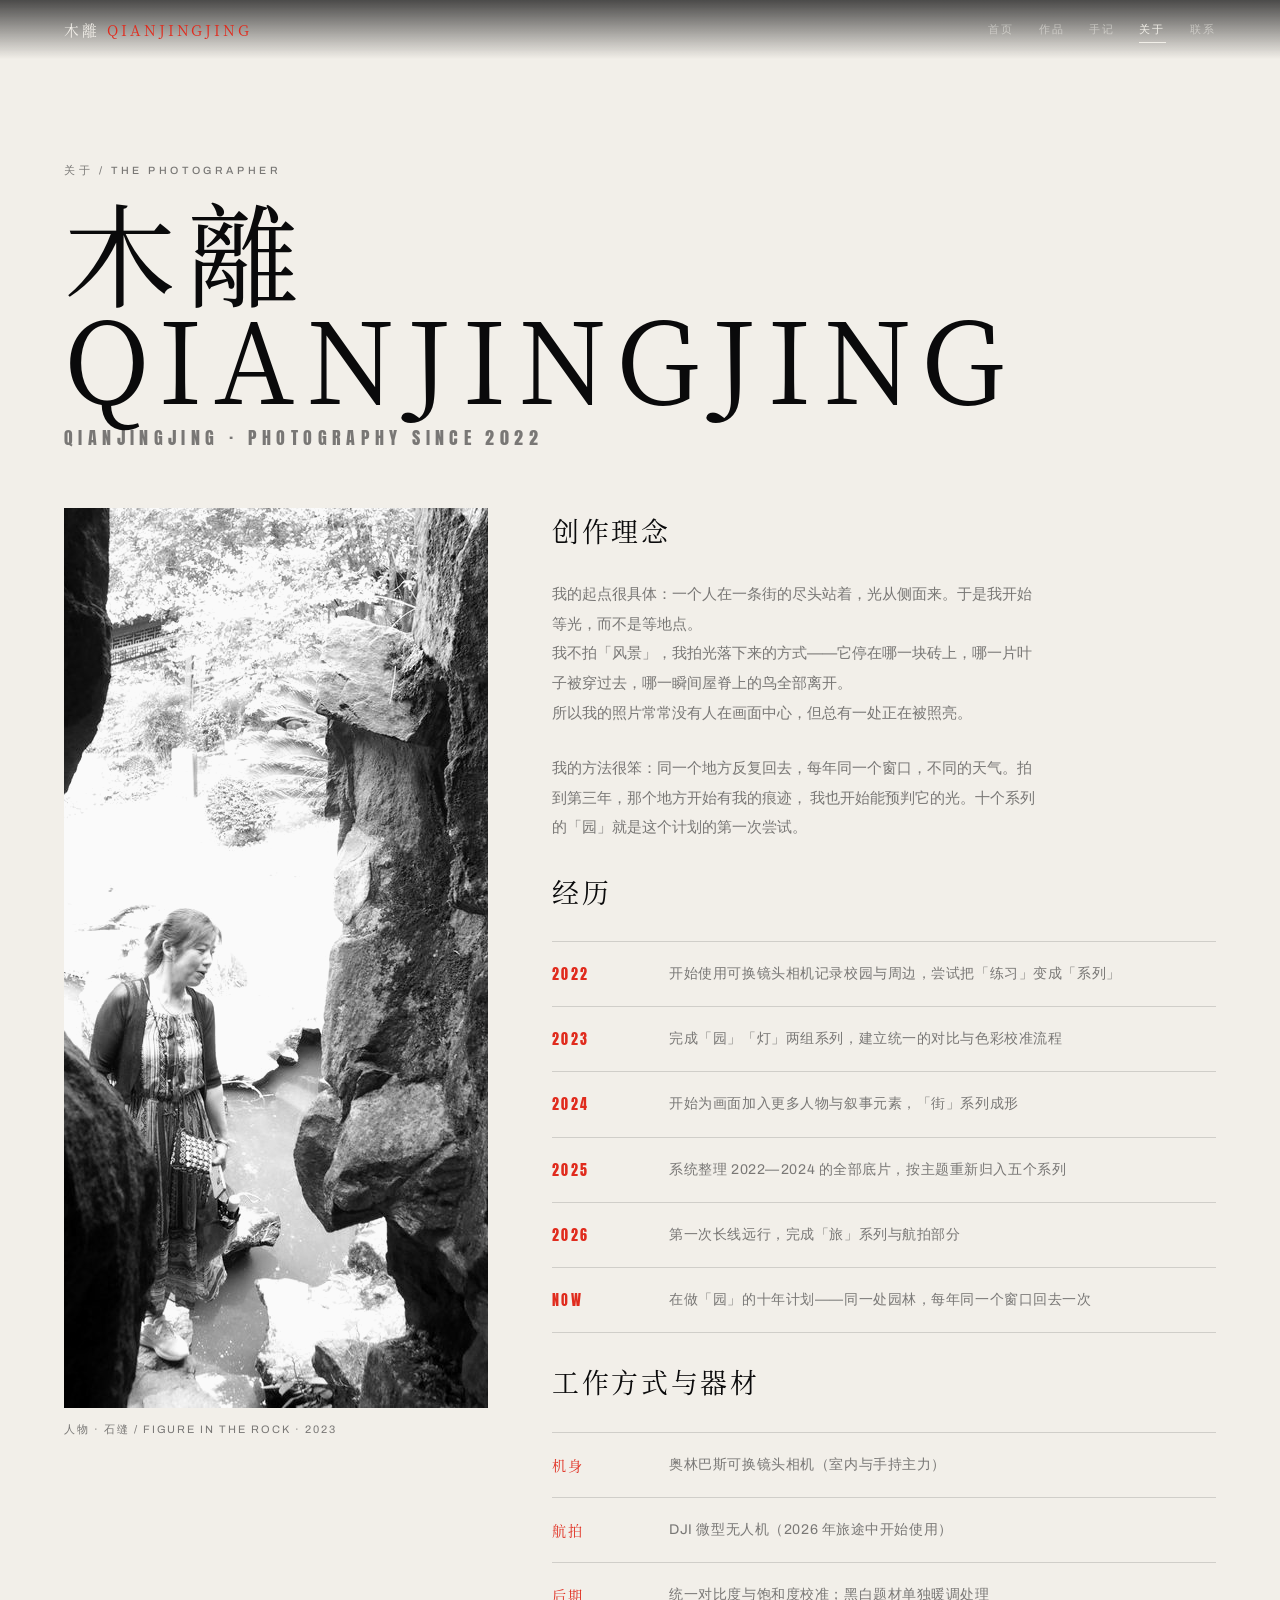
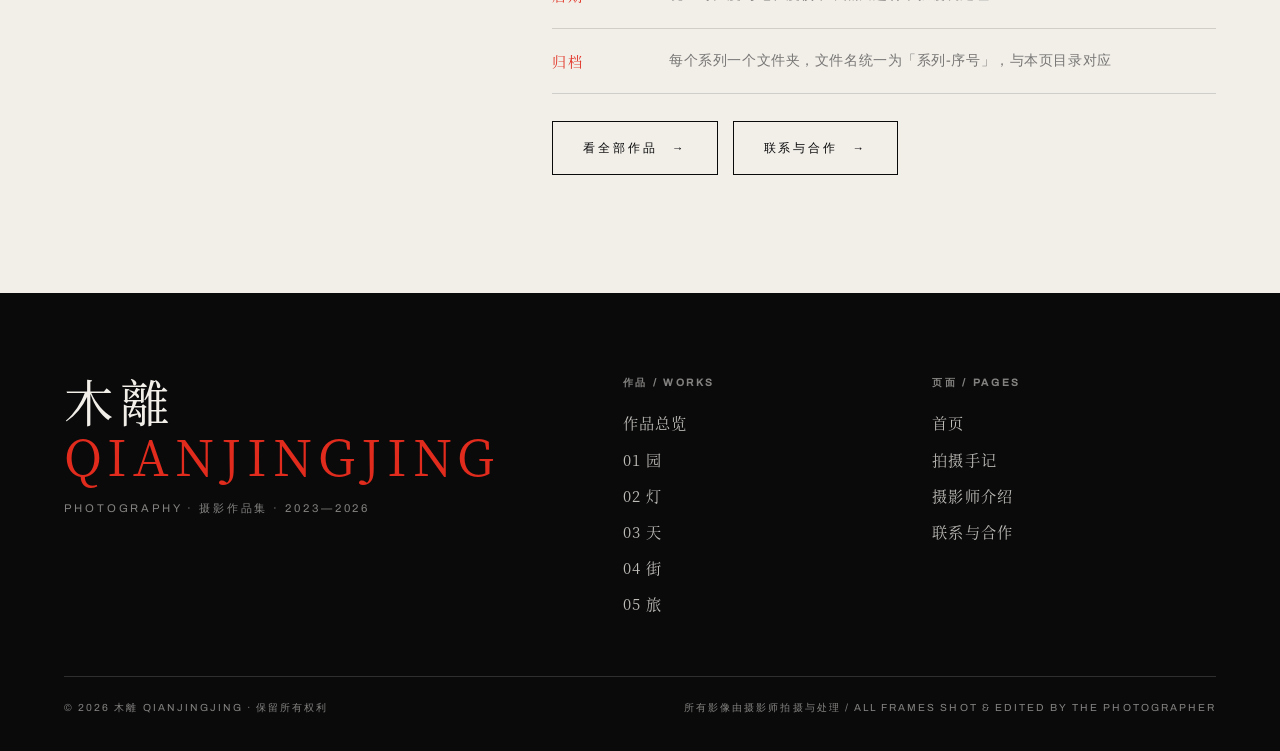
==== about.html @ 3b0a92fd "摄影作品集：五个系列 / 10 pages (Garden, Lantern, Sky, Street, Journey)" ====
<!DOCTYPE html>
<html lang="zh-CN">
<head>
<meta charset="utf-8">
<meta name="viewport" content="width=device-width, initial-scale=1">
<title>摄影师介绍 — 木離 QIANJINGJING</title>
<meta name="description" content="木離 QIANJINGJING：摄影理念、创作经历与工作方式。">
<meta name="author" content="木離 QIANJINGJING">
<meta name="theme-color" content="#0a0a0b">
<meta property="og:title" content="摄影师介绍 — 木離 QIANJINGJING">
<meta property="og:description" content="木離 QIANJINGJING：摄影理念、创作经历与工作方式。">
<meta property="og:type" content="website">
<link rel="stylesheet" href="assets/css/site.css">
</head>
<body class="page-about.html">
<div class="curtain" aria-hidden="true"><span class="curtain__mark">QIANJINGJING</span></div>
<nav class="nav" aria-label="主导航">
  <div class="nav__inner">
    <a class="nav__brand" href="index.html">木離 <b>QIANJINGJING</b></a>
    <button class="nav__toggle" aria-expanded="false" aria-label="打开菜单"><span></span><span></span><span></span></button>
    <div class="nav__links">
      <a href="index.html">首页</a>
      <a href="works.html">作品</a>
      <a href="journal.html">手记</a>
      <a href="about.html" aria-current="page">关于</a>
      <a href="contact.html">联系</a>
    </div>
  </div>
</nav>

<section class="section on-paper" style="padding-top:clamp(120px,18vh,200px)">
  <div class="u-wrap u-max">
    <div class="section__head" data-reveal="up">
      <span class="eyebrow section__index">关于 / THE PHOTOGRAPHER</span>
      <h1 class="cn-display" style="font-size:clamp(2.6rem,9vw,7rem);letter-spacing:.1em">木離 QIANJINGJING</h1>
      <p class="section__latin">QIANJINGJING · Photography since 2022</p>
    </div>
    <div class="profile">
      <figure class="profile__portrait" data-reveal="up">
        <img src="assets/img/cover/portrait.jpg" alt="石缝中的人物" width="1200" height="900" decoding="async" fetchpriority="high">
        <figcaption>人物 · 石缝 / FIGURE IN THE ROCK · 2023</figcaption>
      </figure>
      <div class="profile__text">
        <h3 data-reveal="up">创作理念</h3>
        <p data-reveal="up">我的起点很具体：一个人在一条街的尽头站着，光从侧面来。于是我开始等光，而不是等地点。<br>
        我不拍「风景」，我拍光落下来的方式——它停在哪一块砖上，哪一片叶子被穿过去，哪一瞬间屋脊上的鸟全部离开。<br>
        所以我的照片常常没有人在画面中心，但总有一处正在被照亮。</p>
        <p data-reveal="up">我的方法很笨：同一个地方反复回去，每年同一个窗口，不同的天气。拍到第三年，那个地方开始有我的痕迹，
        我也开始能预判它的光。十个系列的「园」就是这个计划的第一次尝试。</p>

        <h3 data-reveal="up">经历</h3>
        <div class="cv" data-reveal="up">
          <div class="cv__row"><b>2022</b><span>开始使用可换镜头相机记录校园与周边，尝试把「练习」变成「系列」</span></div>
          <div class="cv__row"><b>2023</b><span>完成「园」「灯」两组系列，建立统一的对比与色彩校准流程</span></div>
          <div class="cv__row"><b>2024</b><span>开始为画面加入更多人物与叙事元素，「街」系列成形</span></div>
          <div class="cv__row"><b>2025</b><span>系统整理 2022—2024 的全部底片，按主题重新归入五个系列</span></div>
          <div class="cv__row"><b>2026</b><span>第一次长线远行，完成「旅」系列与航拍部分</span></div>
          <div class="cv__row"><b>NOW</b><span>在做「园」的十年计划——同一处园林，每年同一个窗口回去一次</span></div>
        </div>

        <h3 data-reveal="up">工作方式与器材</h3>
        <div class="cv" data-reveal="up">
          <div class="cv__row"><b>机身</b><span>奥林巴斯可换镜头相机（室内与手持主力）</span></div>
          <div class="cv__row"><b>航拍</b><span>DJI 微型无人机（2026 年旅途中开始使用）</span></div>
          <div class="cv__row"><b>后期</b><span>统一对比度与饱和度校准；黑白题材单独暖调处理</span></div>
          <div class="cv__row"><b>归档</b><span>每个系列一个文件夹，文件名统一为「系列-序号」，与本页目录对应</span></div>
        </div>

        <p data-reveal="up" style="margin-top:28px">
          <a class="btn btn--ink" href="works.html"><span>看全部作品</span><span class="btn__arrow">→</span></a>
          <a class="btn btn--ink" href="contact.html" style="margin-left:12px"><span>联系与合作</span><span class="btn__arrow">→</span></a>
        </p>
      </div>
    </div>
  </div>
</section>
<footer class="foot">
  <div class="u-wrap">
    <div class="foot__top">
      <div>
        <p class="foot__name">木離 <b>QIANJINGJING</b></p>
        <p class="foot__role">Photography · 摄影作品集 · 2023—2026</p>
      </div>
      <div class="foot__cols">
        <div class="foot__col">
          <b>作品 / Works</b>
          <a href="works.html">作品总览</a>
          <a href="series-garden.html">01 园</a>
          <a href="series-lantern.html">02 灯</a>
          <a href="series-sky.html">03 天</a>
          <a href="series-street.html">04 街</a>
          <a href="series-journey.html">05 旅</a>
        </div>
        <div class="foot__col">
          <b>页面 / Pages</b>
          <a href="index.html">首页</a>
          <a href="journal.html">拍摄手记</a>
          <a href="about.html">摄影师介绍</a>
          <a href="contact.html">联系与合作</a>
        </div>
      </div>
    </div>
    <div class="foot__bottom">
      <span>© <span data-year>2026</span> 木離 QIANJINGJING · 保留所有权利</span>
      <span>所有影像由摄影师拍摄与处理 / All frames shot &amp; edited by the photographer</span>
    </div>
  </div>
</footer>
<script src="assets/js/site.js"></script>
</body>
</html>
---- assets/css/site.css ----
@charset "utf-8";
/* ==========================================================================
   木離 QIANJINGJING — 摄影作品集
   Avant-garde editorial system: ink / bone / vermillion.
   Motion vocabulary: push-up cover, vertical curtain wipe, clip reveals.
   No opacity fades, no 3D flips.
   ========================================================================== */

/* ---------- 1. Self-hosted type (all relative, no CDN) ---------- */
@font-face {
  font-family: "Anton";
  src: url("../fonts/anton-latin-400-normal.woff2") format("woff2");
  font-weight: 400; font-style: normal; font-display: swap;
}
@font-face {
  font-family: "Archivo";
  src: url("../fonts/archivo-latin-400-normal.woff2") format("woff2");
  font-weight: 400; font-style: normal; font-display: swap;
}
@font-face {
  font-family: "Archivo";
  src: url("../fonts/archivo-latin-500-normal.woff2") format("woff2");
  font-weight: 500; font-style: normal; font-display: swap;
}
@font-face {
  font-family: "NotoSerifSC";
  src: url("../fonts/noto-serif-sc-chinese-simplified-400-normal.woff2") format("woff2");
  font-weight: 400; font-style: normal; font-display: swap;
  unicode-range: U+4E00-9FFF, U+3000-303F, U+FF00-FFEF, U+2000-206F, U+2E80-2EFF;
}
@font-face {
  font-family: "NotoSerifSC";
  src: url("../fonts/noto-serif-sc-latin-400-normal.woff2") format("woff2");
  font-weight: 400; font-style: normal; font-display: swap;
}
@font-face {
  font-family: "NotoSerifSC";
  src: url("../fonts/noto-serif-sc-latin-600-normal.woff2") format("woff2");
  font-weight: 600; font-style: normal; font-display: swap;
}

/* ---------- 2. Tokens ---------- */
:root {
  --ink:      #0a0a0b;
  --ink-2:    #121215;
  --ink-3:    #1c1c20;
  --paper:    #f2efe9;
  --paper-2:  #e7e2d8;
  --accent:   #e02b1d;
  --dim:      rgba(242, 239, 233, 0.52);
  --dim-ink:  rgba(10, 10, 11, 0.52);
  --muted-text: var(--dim);
  --rule:     rgba(242, 239, 233, 0.16);
  --rule-ink: rgba(10, 10, 11, 0.14);

  --display: "Anton", "NotoSerifSC", "Songti SC", "SimSun", serif;
  --serif:   "NotoSerifSC", "Songti SC", "SimSun", serif;
  --sans:    "Archivo", -apple-system, "Segoe UI", "PingFang SC",
             "Hiragino Sans GB", "Microsoft YaHei", sans-serif;

  --gut: clamp(20px, 5vw, 72px);
  --ease: cubic-bezier(0.19, 1, 0.22, 1);
  --wipe: cubic-bezier(0.76, 0, 0.24, 1);
}

/* ---------- 3. Reset ---------- */
*, *::before, *::after { box-sizing: border-box; }
html { -webkit-text-size-adjust: 100%; scroll-behavior: smooth; }
body {
  margin: 0;
  background: var(--ink);
  color: var(--paper);
  font-family: var(--sans);
  font-size: clamp(15px, 1.05vw, 17px);
  line-height: 1.72;
  -webkit-font-smoothing: antialiased;
  overflow-x: hidden;
}
img { display: block; max-width: 100%; }
a { color: inherit; text-decoration: none; }
button { font: inherit; color: inherit; background: none; border: 0; cursor: pointer; }
h1, h2, h3, h4, p, figure, blockquote, ol, ul { margin: 0; }
ol, ul { list-style: none; padding: 0; }
::selection { background: var(--accent); color: var(--paper); }

:focus-visible {
  outline: 2px solid var(--accent);
  outline-offset: 3px;
}

.u-sr {
  position: absolute; width: 1px; height: 1px; overflow: hidden;
  clip: rect(0 0 0 0); white-space: nowrap;
}
.u-wrap { padding-inline: var(--gut); }
.u-max  { max-width: 1680px; margin-inline: auto; }

/* ---------- 4. Type scale ---------- */
.eyebrow {
  display: block;
  font-family: var(--sans);
  font-size: 0.66rem;
  font-weight: 500;
  letter-spacing: 0.34em;
  text-transform: uppercase;
  color: var(--dim);
}
.on-paper .eyebrow { color: var(--dim-ink); }

.disp {
  font-family: var(--display);
  font-weight: 400;
  line-height: 0.86;
  letter-spacing: 0.012em;
  text-transform: uppercase;
}
.cn-display {
  font-family: var(--serif);
  font-weight: 400;
  line-height: 0.94;
  letter-spacing: 0.06em;
}
.cn-display.is-thin { letter-spacing: 0.22em; }

.lead-cn {
  font-family: var(--serif);
  font-size: clamp(1.05rem, 1.55vw, 1.42rem);
  line-height: 1.92;
  letter-spacing: 0.04em;
}
.lead-en {
  font-family: var(--sans);
  font-size: 0.82rem;
  line-height: 1.72;
  letter-spacing: 0.02em;
  color: var(--dim);
  max-width: 62ch;
}
.on-paper .lead-en { color: var(--dim-ink); }

.num {
  font-family: var(--display);
  font-size: 0.78rem;
  letter-spacing: 0.16em;
  color: var(--accent);
}

/* ---------- 5. Fixed navigation ---------- */
.nav {
  position: fixed;
  inset: 0 0 auto 0;
  z-index: 90;
  display: flex;
  align-items: center;
  justify-content: space-between;
  gap: 24px;
  height: 60px;
  padding-inline: var(--gut);
  font-size: 0.68rem;
  letter-spacing: 0.2em;
  text-transform: uppercase;
  transition: background 0.45s var(--ease), border-color 0.45s var(--ease), height 0.45s var(--ease);
  border-bottom: 1px solid transparent;
}
.nav::before {
  content: "";
  position: absolute;
  inset: 0;
  background: linear-gradient(180deg, rgba(10,10,11,.72), rgba(10,10,11,0));
  pointer-events: none;
  transition: opacity 0.45s var(--ease);
  opacity: 1;
}
.nav.is-stuck {
  background: rgba(10, 10, 11, 0.92);
  backdrop-filter: blur(14px);
  -webkit-backdrop-filter: blur(14px);
  border-bottom-color: var(--rule);
  height: 54px;
}
.nav.is-stuck::before { opacity: 0; }
.nav__inner { position: relative; display: flex; align-items: center; gap: 28px; width: 100%; }
.nav__brand {
  font-family: var(--serif);
  font-size: 0.92rem;
  letter-spacing: 0.2em;
  text-transform: none;
  white-space: nowrap;
}
.nav__brand b { font-weight: 400; color: var(--accent); }
.nav__links { display: flex; gap: 24px; margin-left: auto; }
.nav__links a {
  position: relative;
  padding-block: 4px;
  color: var(--dim);
  transition: color 0.3s var(--ease);
}
.nav__links a::after {
  content: "";
  position: absolute;
  left: 0; bottom: 0;
  width: 100%; height: 1px;
  background: currentColor;
  transform: scaleX(0);
  transform-origin: 100% 50%;
  transition: transform 0.5s var(--ease);
}
.nav__links a:hover { color: var(--paper); }
.nav__links a:hover::after,
.nav__links a[aria-current="page"]::after { transform: scaleX(1); transform-origin: 0 50%; }
.nav__links a[aria-current="page"] { color: var(--paper); }
.nav__toggle { display: none; }

@media (max-width: 900px) {
  .nav__toggle {
    display: block;
    margin-left: auto;
    padding: 8px 0 8px 16px;
    color: var(--paper);
  }
  .nav__toggle span {
    display: block;
    width: 22px; height: 1px;
    background: currentColor;
    transition: transform 0.4s var(--ease), opacity 0.3s var(--ease);
  }
  .nav__toggle span + span { margin-top: 5px; }
  .nav__toggle[aria-expanded="true"] span:nth-child(1) { transform: translateY(3px) rotate(45deg); }
  .nav__toggle[aria-expanded="true"] span:nth-child(2) { opacity: 0; }
  .nav__toggle[aria-expanded="true"] span:nth-child(3) { transform: translateY(-3px) rotate(-45deg); }
  .nav__links {
    position: fixed;
    inset: 60px 0 auto 0;
    flex-direction: column;
    gap: 0;
    padding: 18px var(--gut) 30px;
    background: rgba(10, 10, 11, 0.97);
    border-bottom: 1px solid var(--rule);
    transform: translateY(-102%);
    transition: transform 0.5s var(--ease);
  }
  .nav__links.is-open { transform: translateY(0); }
  .nav__links a {
    font-size: 0.9rem;
    padding-block: 13px;
    border-bottom: 1px solid var(--rule);
    color: var(--paper);
  }
}

/* ---------- 6. Page curtain (vertical wipe between pages) ---------- */
.curtain {
  position: fixed;
  inset: 0;
  z-index: 200;
  background: var(--ink);
  transform: scaleY(1);
  transform-origin: 50% 0%;
  pointer-events: none;
}
.curtain.is-open {
  transform: scaleY(0);
  transform-origin: 50% 0%;
  transition: transform 0.85s var(--wipe) 0.06s;
}
.curtain.is-closed {
  transform: scaleY(1);
  transform-origin: 50% 100%;
  transition: transform 0.62s var(--wipe);
}
.curtain__mark {
  position: absolute;
  left: 50%; top: 50%;
  transform: translate(-50%, -50%);
  font-family: var(--display);
  font-size: 0.8rem;
  letter-spacing: 0.4em;
  color: var(--dim);
}

/* ---------- 7. Hero (pinned, pushed over by the next section) ---------- */
.pin { position: relative; height: 200vh; margin-bottom: -100vh; }
.pin__stage {
  position: sticky;
  top: 0;
  height: 100vh;
  overflow: hidden;
}
/* the section that follows the pin must paint over the pinned hero */
.pin + .section,
.pin + .story { position: relative; z-index: 5; }
.hero {
  position: relative;
  height: 100%;
  display: flex;
  flex-direction: column;
  justify-content: flex-end;
}
.hero__media { position: absolute; inset: 0; z-index: 0; }
.hero__media img {
  width: 100%; height: 100%;
  object-fit: cover;
  filter: saturate(0.9) contrast(1.04);
}
.hero__media::after {
  content: "";
  position: absolute;
  inset: 0;
  background:
    linear-gradient(180deg, rgba(10,10,11,.72) 0%, rgba(10,10,11,.12) 34%, rgba(10,10,11,.78) 100%),
    radial-gradient(120% 90% at 20% 60%, rgba(10,10,11,0) 0%, rgba(10,10,11,.55) 100%);
}
.hero__body {
  position: relative;
  z-index: 2;
  padding: 0 var(--gut) clamp(30px, 6vh, 68px);
  width: 100%;
  max-width: 1680px;
  margin-inline: auto;
}
.hero__eyebrow { margin-bottom: clamp(12px, 2.2vh, 26px); color: rgba(242,239,233,.78); text-shadow: 0 1px 14px rgba(10,10,11,.9); }
.hero__title {
  font-family: var(--serif);
  font-weight: 400;
  font-size: clamp(3.1rem, 12.5vw, 11.5rem);
  line-height: 0.9;
  letter-spacing: 0.1em;
  margin-left: -0.02em;
}
.hero__title em {
  font-style: normal;
  color: var(--accent);
}
.hero__latin {
  font-family: var(--display);
  font-size: clamp(1.05rem, 3.6vw, 2.9rem);
  letter-spacing: 0.1em;
  color: var(--paper);
  margin-top: clamp(10px, 1.8vh, 22px);
}
.hero__rule {
  height: 1px;
  background: var(--rule);
  margin: clamp(18px, 3vh, 34px) 0 clamp(14px, 2.4vh, 26px);
}
.hero__foot {
  display: flex;
  align-items: flex-end;
  justify-content: space-between;
  gap: 28px;
  flex-wrap: wrap;
}
.hero__statement {
  font-family: var(--serif);
  font-size: clamp(0.92rem, 1.15vw, 1.05rem);
  line-height: 1.85;
  color: var(--dim);
  max-width: 40ch;
}
.hero__actions { display: flex; align-items: center; gap: 20px; flex-wrap: wrap; }

.btn {
  display: inline-flex;
  align-items: center;
  gap: 14px;
  padding: 15px 30px;
  border: 1px solid var(--paper);
  background: transparent;
  font-family: var(--sans);
  font-size: 0.72rem;
  font-weight: 500;
  letter-spacing: 0.26em;
  text-transform: uppercase;
  position: relative;
  overflow: hidden;
  transition: color 0.45s var(--ease), border-color 0.45s var(--ease);
}
.btn span { position: relative; z-index: 1; }
.btn::before {
  content: "";
  position: absolute;
  inset: 0;
  background: var(--paper);
  transform: scaleY(0);
  transform-origin: 50% 100%;
  transition: transform 0.5s var(--wipe);
  z-index: 0;
}
.btn:hover { color: var(--ink); border-color: var(--paper); }
.btn:hover::before { transform: scaleY(1); }
.btn--accent { border-color: var(--accent); color: var(--paper); }
.btn--accent::before { background: var(--accent); }
.btn--accent:hover { color: var(--paper); }
.btn--ink { border-color: var(--ink); color: var(--ink); }
.btn--ink::before { background: var(--ink); }
.btn--ink:hover { color: var(--paper); }

.btn__arrow { transition: transform 0.5s var(--ease); }
.btn:hover .btn__arrow { transform: translateX(6px); }

.scroll-cue {
  position: absolute;
  right: var(--gut);
  bottom: clamp(30px, 6vh, 68px);
  z-index: 3;
  display: flex;
  align-items: center;
  gap: 12px;
  writing-mode: vertical-rl;
  font-size: 0.62rem;
  letter-spacing: 0.3em;
  text-transform: uppercase;
  color: var(--dim);
}
.scroll-cue::after {
  content: "";
  width: 1px; height: 54px;
  background: linear-gradient(180deg, var(--dim), transparent);
}

/* ---------- 8. Section shells ---------- */
.section { position: relative; padding-block: clamp(80px, 13vh, 170px); }
.on-paper { background: var(--paper); color: var(--ink); --muted-text: var(--dim-ink); }
.on-paper-2 { background: var(--paper-2); color: var(--ink); --muted-text: var(--dim-ink); }
.on-ink { background: var(--ink); color: var(--paper); }
.on-ink-2 { background: var(--ink-2); color: var(--paper); }

.section__head {
  display: grid;
  grid-template-columns: minmax(0, 1fr);
  gap: 14px;
  margin-bottom: clamp(38px, 6vh, 74px);
}
.section__index { margin-bottom: 4px; }
.section__title {
  font-family: var(--serif);
  font-size: clamp(1.9rem, 5.2vw, 4.4rem);
  line-height: 1.02;
  letter-spacing: 0.1em;
}
.section__latin {
  font-family: var(--display);
  font-size: clamp(0.8rem, 1.5vw, 1.12rem);
  letter-spacing: 0.3em;
  color: var(--dim);
  text-transform: uppercase;
}
.on-paper .section__latin { color: var(--dim-ink); }

.hr { height: 1px; background: var(--rule); border: 0; }
.on-paper .hr { background: var(--rule-ink); }

/* ---------- 9. Series catalogue (text-led, one image at a time) ---------- */
.cat { display: grid; grid-template-columns: minmax(0, 0.92fr) minmax(0, 1.08fr); gap: clamp(28px, 5vw, 88px); align-items: start; }
.cat__list { border-top: 1px solid var(--rule-ink); }
.cat__item {
  display: grid;
  grid-template-columns: 2.4rem minmax(0, 1fr);
  align-items: baseline;
  gap: 4px 14px;
  width: 100%;
  text-align: left;
  padding: clamp(16px, 2.6vh, 28px) 0;
  border-bottom: 1px solid var(--rule-ink);
  position: relative;
  transition: color 0.4s var(--ease);
}
.cat__item::after {
  content: "";
  position: absolute;
  left: 0; bottom: -1px;
  width: 100%; height: 1px;
  background: var(--ink);
  transform: scaleX(0);
  transform-origin: 0 50%;
  transition: transform 0.55s var(--ease);
}
.cat__item:hover::after,
.cat__item.is-active::after { transform: scaleX(1); }
.cat__num {
  grid-row: 1 / span 2;
  font-family: var(--display);
  font-size: 0.76rem;
  letter-spacing: 0.14em;
  color: var(--dim-ink);
  transition: color 0.4s var(--ease);
}
.cat__item.is-active .cat__num,
.cat__item:hover .cat__num { color: var(--accent); }
.cat__cn {
  font-family: var(--serif);
  font-size: clamp(1.45rem, 2.7vw, 2.35rem);
  letter-spacing: 0.14em;
  line-height: 1.1;
  transition: transform 0.55s var(--ease);
  transform-origin: 0 50%;
}
.cat__item.is-active .cat__cn { transform: translateX(10px); }
.cat__meta {
  grid-column: 2;
  font-size: 0.66rem;
  letter-spacing: 0.22em;
  text-transform: uppercase;
  color: var(--dim-ink);
}
.cat__meta i { font-style: normal; color: var(--accent); }

.cat__stage { position: sticky; top: 92px; }
.slot {
  position: relative;
  overflow: hidden;
  width: 100%;
  height: min(70vh, 720px);
  background: var(--ink-2);
}
.slot__img {
  position: absolute;
  inset: 0;
  width: 100%; height: 100%;
  object-fit: cover;
  z-index: 0;
  will-change: transform;
}
.slot__img.is-active { z-index: 1; }
.slot__img.is-incoming {
  transform: scaleY(0);
  transform-origin: 50% 100%;
  z-index: 1;
  transition: transform 0.92s var(--wipe);
}
.slot__img.is-outgoing {
  transform: scaleY(0);
  transform-origin: 50% 0%;
  z-index: 2;
  transition: transform 0.92s var(--wipe);
}
.cat__cap {
  display: grid;
  grid-template-columns: minmax(0, 1fr) auto;
  gap: 8px 20px;
  padding-top: 16px;
  font-size: 0.74rem;
  letter-spacing: 0.06em;
  color: var(--dim-ink);
}
.cat__cap b { font-family: var(--serif); font-weight: 400; font-size: 0.95rem; letter-spacing: 0.1em; color: var(--ink); }
.cat__cap span:last-child { font-family: var(--display); letter-spacing: 0.2em; }

@media (max-width: 900px) {
  .cat { grid-template-columns: minmax(0, 1fr); }
  .cat__stage { position: static; }
  .slot { height: min(58vh, 480px); }
}

/* ---------- 10. Text interlude (breathing room) ---------- */
.interlude { padding-block: clamp(100px, 18vh, 240px); }
.interlude__grid {
  display: grid;
  grid-template-columns: minmax(0, 1fr);
  gap: clamp(40px, 7vh, 96px);
}
.statement {
  font-family: var(--serif);
  font-size: clamp(1.5rem, 4.6vw, 3.9rem);
  line-height: 1.42;
  letter-spacing: 0.07em;
  max-width: 20ch;
}
.statement em { font-style: normal; color: var(--accent); }
.statement--wide { max-width: 26ch; }

.locations { display: grid; grid-template-columns: repeat(auto-fit, minmax(190px, 1fr)); gap: 1px; background: var(--rule); }
.locations__cell { background: var(--ink); padding: 26px 22px 30px; }
.locations__cell b { display: block; font-family: var(--display); font-size: 1.5rem; letter-spacing: 0.1em; margin-bottom: 10px; }
.locations__cell span { display: block; font-size: 0.72rem; letter-spacing: 0.18em; color: var(--dim); }
.locations__cell em { display: block; font-style: normal; font-family: var(--serif); font-size: 0.88rem; letter-spacing: 0.1em; margin-top: 12px; color: var(--paper); }

.notes { display: grid; grid-template-columns: repeat(auto-fit, minmax(250px, 1fr)); gap: clamp(26px, 4vw, 60px); }
.note { border-top: 1px solid var(--rule); padding-top: 20px; }
.note__no { font-family: var(--display); font-size: 0.72rem; letter-spacing: 0.2em; color: var(--accent); display: block; margin-bottom: 14px; }
.note h4 { font-family: var(--serif); font-weight: 400; font-size: 1.06rem; letter-spacing: 0.1em; margin-bottom: 10px; }
.note p { font-size: 0.84rem; line-height: 1.85; color: var(--dim); }

/* ---------- 11. Full-bleed story (one climax only) ---------- */
.story { position: relative; min-height: 100vh; display: flex; align-items: flex-end; overflow: hidden; }
.story__media { position: absolute; inset: 0; }
.story__media img { width: 100%; height: 100%; object-fit: cover; }
.story__media::after {
  content: "";
  position: absolute; inset: 0;
  background: linear-gradient(180deg, rgba(10,10,11,.35) 0%, rgba(10,10,11,.08) 40%, rgba(10,10,11,.88) 100%);
}
.story__body { position: relative; z-index: 2; width: 100%; padding: 0 var(--gut) clamp(40px, 8vh, 96px); }
.story__title {
  font-family: var(--serif);
  font-size: clamp(1.8rem, 5.4vw, 4.6rem);
  line-height: 1.08;
  letter-spacing: 0.1em;
  max-width: 18ch;
}
.story__meta {
  display: flex;
  gap: 22px;
  flex-wrap: wrap;
  margin-top: 20px;
  font-size: 0.7rem;
  letter-spacing: 0.24em;
  text-transform: uppercase;
  color: var(--dim);
}

/* ---------- 12. Plates (series pages) ---------- */
.plate {
  margin-block: clamp(70px, 13vh, 170px);
}
.plate__frame {
  position: relative;
  overflow: hidden;
  background: var(--ink-2);
}
.plate__frame img { width: 100%; height: 100%; object-fit: cover; }
.plate__frame--wide { aspect-ratio: 16 / 9; }
.plate__frame--tall { aspect-ratio: 4 / 5; }
.plate__frame--square { aspect-ratio: 1 / 1; }
.plate__frame--std { aspect-ratio: 3 / 2; }
.plate__cap {
  display: flex;
  align-items: baseline;
  justify-content: space-between;
  gap: 20px;
  margin-top: 14px;
  padding-top: 12px;
  border-top: 1px solid var(--rule);
  font-size: 0.72rem;
  letter-spacing: 0.12em;
  color: var(--dim);
}
.plate__cap b { font-family: var(--serif); font-weight: 400; font-size: 0.95rem; letter-spacing: 0.12em; color: var(--paper); }
.on-paper .plate__cap { border-top-color: var(--rule-ink); color: var(--dim-ink); }
.on-paper .plate__cap b { color: var(--ink); }

.plate--offset { padding-left: clamp(0px, 12vw, 190px); }
.plate--offset-left { padding-right: clamp(0px, 12vw, 190px); }

.duo { display: grid; grid-template-columns: repeat(2, minmax(0, 1fr)); gap: clamp(16px, 2.4vw, 34px); }
@media (max-width: 760px) { .duo { grid-template-columns: minmax(0, 1fr); } }

.quote {
  font-family: var(--serif);
  font-size: clamp(1.15rem, 2.5vw, 2.05rem);
  line-height: 1.62;
  letter-spacing: 0.05em;
  max-width: 24ch;
  margin-block: clamp(50px, 9vh, 110px);
}

/* ---------- 13. Photographer profile (two columns) ---------- */
.profile { display: grid; grid-template-columns: minmax(0, 0.78fr) minmax(0, 1.22fr); gap: clamp(28px, 5vw, 80px); align-items: start; }
.profile__portrait { position: sticky; top: 92px; }
.profile__portrait img { width: 100%; aspect-ratio: 4 / 5; object-fit: cover; filter: grayscale(1) contrast(1.06) brightness(0.98); }
.profile__portrait figcaption { margin-top: 12px; font-size: 0.68rem; letter-spacing: 0.18em; color: var(--dim-ink); }
.profile__text > * + * { margin-top: 26px; }
.profile__text h3 {
  font-family: var(--serif);
  font-weight: 400;
  font-size: clamp(1.2rem, 2.1vw, 1.7rem);
  letter-spacing: 0.1em;
}
.profile__text p { font-size: 0.95rem; line-height: 1.95; color: var(--dim-ink); max-width: 54ch; }

.cv { display: grid; gap: 0; border-top: 1px solid var(--rule-ink); }
.cv__row {
  display: grid;
  grid-template-columns: 6.2rem minmax(0, 1fr);
  gap: 18px;
  padding: 20px 0;
  border-bottom: 1px solid var(--rule-ink);
  font-size: 0.88rem;
}
.cv__row b { font-family: var(--display); font-weight: 400; letter-spacing: 0.16em; color: var(--accent); }
.cv__row span { color: var(--dim-ink); letter-spacing: 0.04em; }

@media (max-width: 900px) {
  .profile { grid-template-columns: minmax(0, 1fr); }
  .profile__portrait { position: static; max-width: 420px; }
}

/* ---------- 14. Journal ---------- */
.journal__list { display: grid; gap: clamp(40px, 7vh, 92px); }
.entry { display: grid; grid-template-columns: minmax(0, 0.3fr) minmax(0, 0.7fr); gap: clamp(22px, 4vw, 64px); align-items: start; }
.entry__side { border-top: 1px solid var(--rule-ink); padding-top: 16px; }
.entry__side b { display: block; font-family: var(--display); font-size: 1.5rem; letter-spacing: 0.12em; margin-bottom: 8px; }
.entry__side span { display: block; font-size: 0.68rem; letter-spacing: 0.2em; text-transform: uppercase; color: var(--dim-ink); }
.entry__body h3 { font-family: var(--serif); font-weight: 400; font-size: clamp(1.15rem, 2.2vw, 1.65rem); letter-spacing: 0.09em; margin-bottom: 14px; }
.entry__body p { font-size: 0.93rem; line-height: 1.95; color: var(--dim-ink); max-width: 56ch; }
.entry__body p + p { margin-top: 16px; }
.entry__body img { margin-top: 24px; width: 100%; }
.entry__body figcaption { margin-top: 10px; font-size: 0.68rem; letter-spacing: 0.16em; color: var(--dim-ink); }
@media (max-width: 800px) { .entry { grid-template-columns: minmax(0, 1fr); } }

/* ---------- 15. Works index ---------- */
.works { display: grid; gap: clamp(48px, 8vh, 120px); }
.work { display: grid; grid-template-columns: minmax(0, 0.42fr) minmax(0, 0.58fr); gap: clamp(24px, 4.5vw, 70px); align-items: center; }
.work:nth-child(even) .work__media { order: -1; }
.work__media {
  display: block;
  position: relative;
  overflow: hidden;
  background: var(--ink-2);
}
.work__media img {
  display: block;
  width: 100%;
  height: auto;
  aspect-ratio: 3 / 2;
  object-fit: cover;
  transition: transform 1.1s var(--ease);
}
.work:hover .work__media img { transform: scale(1.045); }
.work__meta { display: flex; align-items: baseline; gap: 14px; margin-bottom: 12px; flex-wrap: wrap; }
.work__meta b { font-family: var(--display); font-weight: 400; letter-spacing: 0.18em; color: var(--accent); font-size: 0.82rem; }
.work__meta span { font-size: 0.68rem; letter-spacing: 0.22em; text-transform: uppercase; color: var(--muted-text); }
.work__title { font-family: var(--serif); font-weight: 400; font-size: clamp(1.6rem, 3.4vw, 2.9rem); letter-spacing: 0.1em; line-height: 1.1; }
.work__latin { font-family: var(--display); font-size: clamp(0.8rem, 1.3vw, 1rem); letter-spacing: 0.26em; color: var(--muted-text); margin-top: 10px; }
.work__text { font-size: 0.88rem; line-height: 1.9; color: var(--muted-text); margin-top: 18px; max-width: 48ch; }
.work__more { display: inline-flex; align-items: center; gap: 12px; margin-top: 22px; font-size: 0.7rem; letter-spacing: 0.26em; text-transform: uppercase; }
.work__more::after { content: ""; width: 38px; height: 1px; background: currentColor; transition: width 0.5s var(--ease); }
.work:hover .work__more::after { width: 64px; }
@media (max-width: 820px) {
  .work { grid-template-columns: minmax(0, 1fr); }
  .work:nth-child(even) .work__media { order: 0; }
}

/* ---------- 16. Contact ---------- */
.contact { display: grid; grid-template-columns: minmax(0, 0.9fr) minmax(0, 1.1fr); gap: clamp(30px, 5vw, 80px); align-items: start; }
.contact__cards { display: grid; gap: 1px; background: var(--rule-ink); }
.contact__card { background: var(--paper); padding: 26px 24px 28px; }
.contact__card b { display: block; font-size: 0.66rem; letter-spacing: 0.26em; text-transform: uppercase; color: var(--dim-ink); margin-bottom: 12px; }
.contact__card a, .contact__card span { font-family: var(--serif); font-size: 1.05rem; letter-spacing: 0.06em; }
.contact__card a:hover { color: var(--accent); }
.copy { margin-top: 14px; font-size: 0.66rem; letter-spacing: 0.22em; text-transform: uppercase; color: var(--dim-ink); border-bottom: 1px solid currentColor; padding-bottom: 2px; }
.copy:hover { color: var(--accent); }
.copy::after { content: " 复制"; }
.copy.is-done::after { content: "  已复制"; color: var(--accent); }

.composer { background: var(--paper); padding: clamp(24px, 3.4vw, 46px); }
.composer__row { margin-bottom: 20px; }
.composer label { display: block; font-size: 0.66rem; letter-spacing: 0.26em; text-transform: uppercase; color: var(--dim-ink); margin-bottom: 10px; }
.composer input, .composer textarea {
  width: 100%;
  font-family: var(--serif);
  font-size: 1rem;
  letter-spacing: 0.05em;
  color: var(--ink);
  background: transparent;
  border: 0;
  border-bottom: 1px solid var(--rule-ink);
  padding: 9px 0;
  resize: vertical;
}
.composer input:focus, .composer textarea:focus { outline: none; border-bottom-color: var(--accent); }
.composer textarea { min-height: 128px; }
.composer__note { font-size: 0.72rem; letter-spacing: 0.06em; color: var(--dim-ink); margin-top: 14px; }
@media (max-width: 860px) { .contact { grid-template-columns: minmax(0, 1fr); } }

/* ---------- 17. Footer (linked from every page) ---------- */
.foot { background: var(--ink); color: var(--paper); padding: clamp(56px, 9vh, 110px) 0 34px; }
.foot__top { display: grid; grid-template-columns: minmax(0, 1fr) minmax(0, 1.2fr); gap: clamp(30px, 5vw, 80px); }
.foot__name { font-family: var(--serif); font-size: clamp(1.7rem, 4vw, 3.1rem); letter-spacing: 0.12em; line-height: 1.1; }
.foot__name b { color: var(--accent); font-weight: 400; }
.foot__role { margin-top: 16px; font-size: 0.7rem; letter-spacing: 0.26em; text-transform: uppercase; color: var(--dim); }
.foot__cols { display: grid; grid-template-columns: repeat(auto-fit, minmax(150px, 1fr)); gap: 26px; }
.foot__col b { display: block; font-size: 0.64rem; letter-spacing: 0.26em; text-transform: uppercase; color: var(--dim); margin-bottom: 14px; }
.foot__col a { display: block; font-family: var(--serif); font-size: 0.95rem; letter-spacing: 0.08em; padding: 5px 0; color: rgba(242,239,233,.78); transition: color 0.3s var(--ease), transform 0.4s var(--ease); }
.foot__col a:hover { color: var(--accent); transform: translateX(5px); }
.foot__bottom {
  margin-top: clamp(40px, 6vh, 74px);
  padding-top: 22px;
  border-top: 1px solid var(--rule);
  display: flex;
  justify-content: space-between;
  gap: 18px;
  flex-wrap: wrap;
  font-size: 0.64rem;
  letter-spacing: 0.2em;
  text-transform: uppercase;
  color: var(--dim);
}
@media (max-width: 860px) { .foot__top { grid-template-columns: minmax(0, 1fr); } }

/* ---------- 18. Clip-in reveal (never a plain fade) ---------- */
[data-reveal] {
  clip-path: inset(var(--clip-from, 0 0 100% 0));
  transform: translate3d(0, var(--reveal-y, 26px), 0);
  transition:
    clip-path 1.05s var(--ease),
    transform 1.05s var(--ease);
  will-change: clip-path, transform;
}
[data-reveal="up"]   { --clip-from: 0 0 100% 0; }
[data-reveal="down"] { --clip-from: 100% 0 0 0; }
[data-reveal].is-in {
  clip-path: inset(0 0 0 0);
  transform: translate3d(0, 0, 0);
}
[data-reveal="scale"] {
  clip-path: inset(0 0 0 0);
  transform: translate3d(0, 0, 0) scale(0.965);
  transform-origin: 50% 50%;
}
[data-reveal="scale"].is-in { transform: translate3d(0, 0, 0) scale(1); }

/* ---------- 19. Reduced motion ---------- */
@media (prefers-reduced-motion: reduce) {
  html { scroll-behavior: auto; }
  *, *::before, *::after {
    animation-duration: 0.001ms !important;
    transition-duration: 0.001ms !important;
  }
  [data-reveal] { clip-path: none; transform: none; }
  .pin { height: auto; margin-bottom: 0; }
  .pin__stage { position: static; height: auto; }
  .hero { height: 100vh; }
}
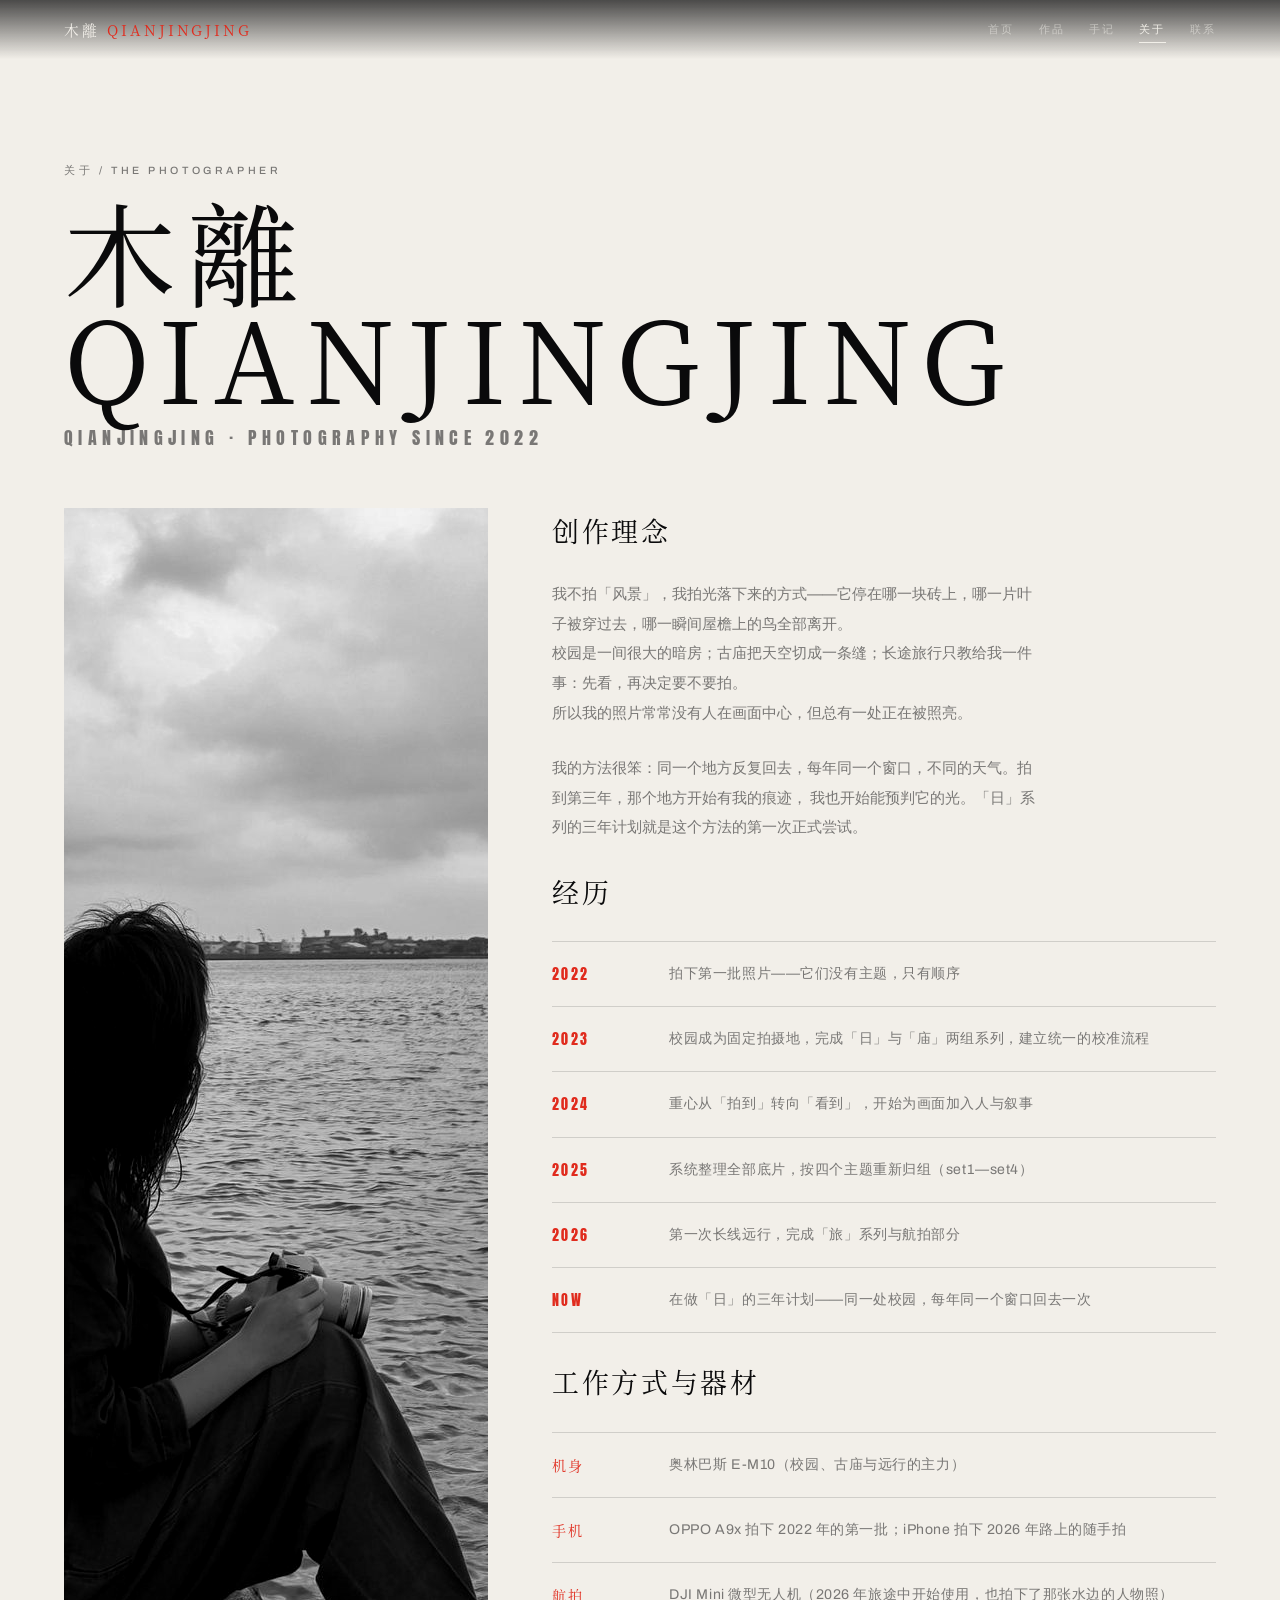
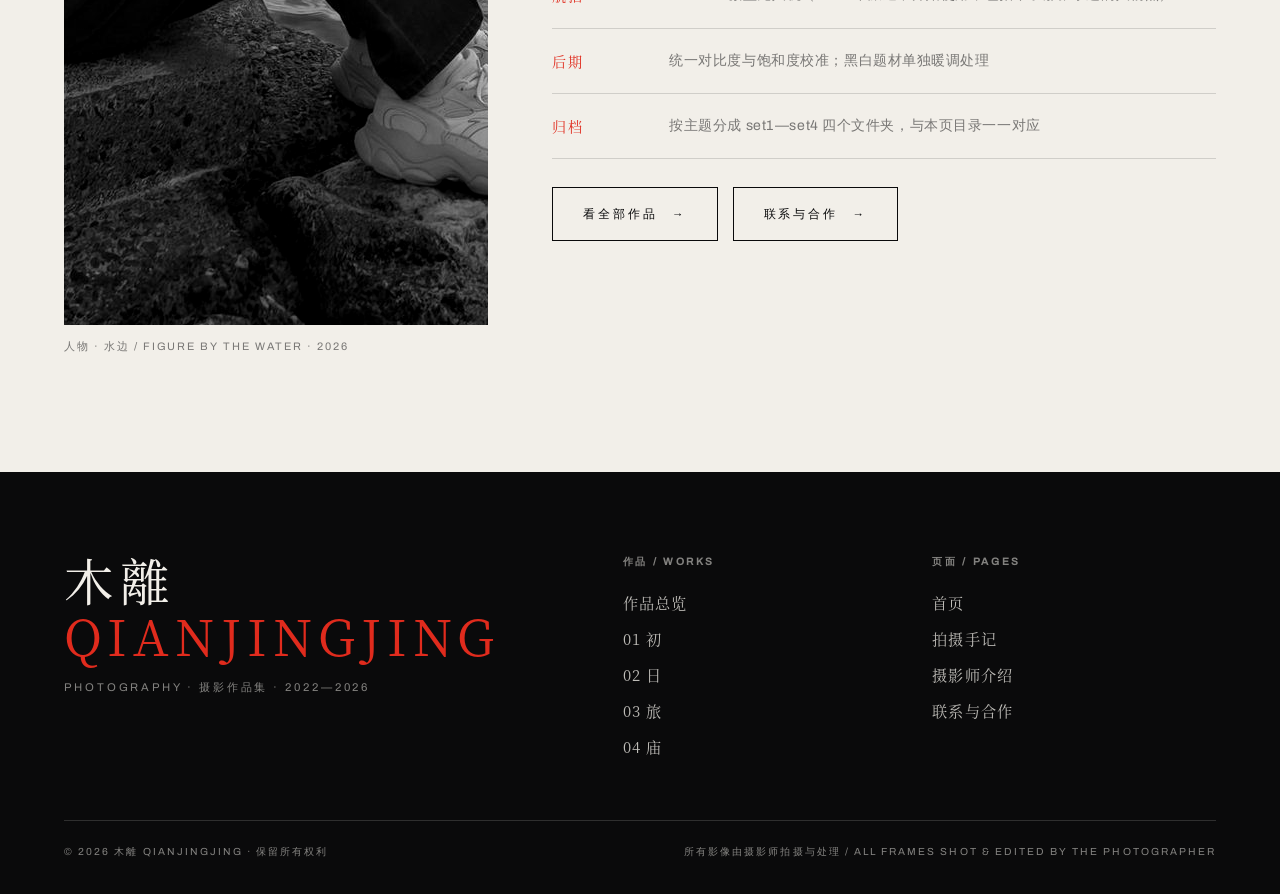
==== commit c187b425: "重做：改用 set1—set4 与作者文件夹重写全部图片与文案 - 素材来源改为摄影师自己的 D:\photo 下五个文件夹（set1—set4 + 作者），   统一一次对比度/饱和度校准，按 18" ====
--- a/about.html
+++ b/about.html
@@ -37,33 +37,34 @@
     </div>
     <div class="profile">
       <figure class="profile__portrait" data-reveal="up">
-        <img src="assets/img/cover/portrait.jpg" alt="石缝中的人物" width="1200" height="900" decoding="async" fetchpriority="high">
-        <figcaption>人物 · 石缝 / FIGURE IN THE ROCK · 2023</figcaption>
+        <img src="assets/img/cover/portrait.jpg" alt="坐在水边石堤上的人，手里握着一台相机" width="1200" height="1417" decoding="async" fetchpriority="high">
+        <figcaption>人物 · 水边 / FIGURE BY THE WATER · 2026</figcaption>
       </figure>
       <div class="profile__text">
         <h3 data-reveal="up">创作理念</h3>
-        <p data-reveal="up">我的起点很具体：一个人在一条街的尽头站着，光从侧面来。于是我开始等光，而不是等地点。<br>
-        我不拍「风景」，我拍光落下来的方式——它停在哪一块砖上，哪一片叶子被穿过去，哪一瞬间屋脊上的鸟全部离开。<br>
+        <p data-reveal="up">我不拍「风景」，我拍光落下来的方式——它停在哪一块砖上，哪一片叶子被穿过去，哪一瞬间屋檐上的鸟全部离开。<br>
+        校园是一间很大的暗房；古庙把天空切成一条缝；长途旅行只教给我一件事：先看，再决定要不要拍。<br>
         所以我的照片常常没有人在画面中心，但总有一处正在被照亮。</p>
         <p data-reveal="up">我的方法很笨：同一个地方反复回去，每年同一个窗口，不同的天气。拍到第三年，那个地方开始有我的痕迹，
-        我也开始能预判它的光。十个系列的「园」就是这个计划的第一次尝试。</p>
+        我也开始能预判它的光。「日」系列的三年计划就是这个方法的第一次正式尝试。</p>
 
         <h3 data-reveal="up">经历</h3>
         <div class="cv" data-reveal="up">
-          <div class="cv__row"><b>2022</b><span>开始使用可换镜头相机记录校园与周边，尝试把「练习」变成「系列」</span></div>
-          <div class="cv__row"><b>2023</b><span>完成「园」「灯」两组系列，建立统一的对比与色彩校准流程</span></div>
-          <div class="cv__row"><b>2024</b><span>开始为画面加入更多人物与叙事元素，「街」系列成形</span></div>
-          <div class="cv__row"><b>2025</b><span>系统整理 2022—2024 的全部底片，按主题重新归入五个系列</span></div>
+          <div class="cv__row"><b>2022</b><span>拍下第一批照片——它们没有主题，只有顺序</span></div>
+          <div class="cv__row"><b>2023</b><span>校园成为固定拍摄地，完成「日」与「庙」两组系列，建立统一的校准流程</span></div>
+          <div class="cv__row"><b>2024</b><span>重心从「拍到」转向「看到」，开始为画面加入人与叙事</span></div>
+          <div class="cv__row"><b>2025</b><span>系统整理全部底片，按四个主题重新归组（set1—set4）</span></div>
           <div class="cv__row"><b>2026</b><span>第一次长线远行，完成「旅」系列与航拍部分</span></div>
-          <div class="cv__row"><b>NOW</b><span>在做「园」的十年计划——同一处园林，每年同一个窗口回去一次</span></div>
+          <div class="cv__row"><b>NOW</b><span>在做「日」的三年计划——同一处校园，每年同一个窗口回去一次</span></div>
         </div>
 
         <h3 data-reveal="up">工作方式与器材</h3>
         <div class="cv" data-reveal="up">
-          <div class="cv__row"><b>机身</b><span>奥林巴斯可换镜头相机（室内与手持主力）</span></div>
-          <div class="cv__row"><b>航拍</b><span>DJI 微型无人机（2026 年旅途中开始使用）</span></div>
+          <div class="cv__row"><b>机身</b><span>奥林巴斯 E-M10（校园、古庙与远行的主力）</span></div>
+          <div class="cv__row"><b>手机</b><span>OPPO A9x 拍下 2022 年的第一批；iPhone 拍下 2026 年路上的随手拍</span></div>
+          <div class="cv__row"><b>航拍</b><span>DJI Mini 微型无人机（2026 年旅途中开始使用，也拍下了那张水边的人物照）</span></div>
           <div class="cv__row"><b>后期</b><span>统一对比度与饱和度校准；黑白题材单独暖调处理</span></div>
-          <div class="cv__row"><b>归档</b><span>每个系列一个文件夹，文件名统一为「系列-序号」，与本页目录对应</span></div>
+          <div class="cv__row"><b>归档</b><span>按主题分成 set1—set4 四个文件夹，与本页目录一一对应</span></div>
         </div>
 
         <p data-reveal="up" style="margin-top:28px">
@@ -79,17 +80,16 @@
     <div class="foot__top">
       <div>
         <p class="foot__name">木離 <b>QIANJINGJING</b></p>
-        <p class="foot__role">Photography · 摄影作品集 · 2023—2026</p>
+        <p class="foot__role">Photography · 摄影作品集 · 2022—2026</p>
       </div>
       <div class="foot__cols">
         <div class="foot__col">
           <b>作品 / Works</b>
           <a href="works.html">作品总览</a>
-          <a href="series-garden.html">01 园</a>
-          <a href="series-lantern.html">02 灯</a>
-          <a href="series-sky.html">03 天</a>
-          <a href="series-street.html">04 街</a>
-          <a href="series-journey.html">05 旅</a>
+          <a href="series-begin.html">01 初</a>
+          <a href="series-days.html">02 日</a>
+          <a href="series-journey.html">03 旅</a>
+          <a href="series-temple.html">04 庙</a>
         </div>
         <div class="foot__col">
           <b>页面 / Pages</b>
--- a/assets/css/site.css
+++ b/assets/css/site.css
@@ -104,6 +104,8 @@
   letter-spacing: 0.34em;
   text-transform: uppercase;
   color: var(--dim);
+  max-width: 100%;
+  overflow-wrap: break-word;
 }
 .on-paper .eyebrow { color: var(--dim-ink); }
 
@@ -237,9 +239,14 @@
     background: rgba(10, 10, 11, 0.97);
     border-bottom: 1px solid var(--rule);
     transform: translateY(-102%);
-    transition: transform 0.5s var(--ease);
+    visibility: hidden;
+    transition: transform 0.5s var(--ease), visibility 0s linear 0.5s;
   }
-  .nav__links.is-open { transform: translateY(0); }
+  .nav__links.is-open {
+    transform: translateY(0);
+    visibility: visible;
+    transition: transform 0.5s var(--ease), visibility 0s;
+  }
   .nav__links a {
     font-size: 0.9rem;
     padding-block: 13px;
@@ -588,7 +595,12 @@
 .story__media::after {
   content: "";
   position: absolute; inset: 0;
-  background: linear-gradient(180deg, rgba(10,10,11,.35) 0%, rgba(10,10,11,.08) 40%, rgba(10,10,11,.88) 100%);
+  background: linear-gradient(180deg,
+    rgba(10,10,11,.30) 0%,
+    rgba(10,10,11,.14) 24%,
+    rgba(10,10,11,.46) 56%,
+    rgba(10,10,11,.80) 82%,
+    rgba(10,10,11,.94) 100%);
 }
 .story__body { position: relative; z-index: 2; width: 100%; padding: 0 var(--gut) clamp(40px, 8vh, 96px); }
 .story__title {
@@ -607,6 +619,26 @@
   letter-spacing: 0.24em;
   text-transform: uppercase;
   color: var(--dim);
+}
+/* the story image is a full-bleed photo — the label sits over its brightest area,
+   so it gets a hard dark plate with an accent rule instead of a soft shadow */
+.story .eyebrow {
+  display: inline-block;
+  max-width: fit-content;
+  color: var(--paper);
+  background: rgba(10, 10, 11, 0.72);
+  border-left: 2px solid var(--accent);
+  padding: 8px 14px 7px;
+  letter-spacing: 0.3em;
+  text-shadow: none;
+}
+.story__meta {
+  color: rgba(242, 239, 233, 0.82);
+  text-shadow: 0 1px 3px rgba(10, 10, 11, .95), 0 0 16px rgba(10, 10, 11, .9), 0 0 38px rgba(10, 10, 11, .8);
+}
+.story__title { text-shadow: 0 2px 30px rgba(10, 10, 11, .5); }
+.story .lead-en {
+  text-shadow: 0 1px 3px rgba(10, 10, 11, .95), 0 0 16px rgba(10, 10, 11, .9), 0 0 38px rgba(10, 10, 11, .8);
 }
 
 /* ---------- 12. Plates (series pages) ---------- */
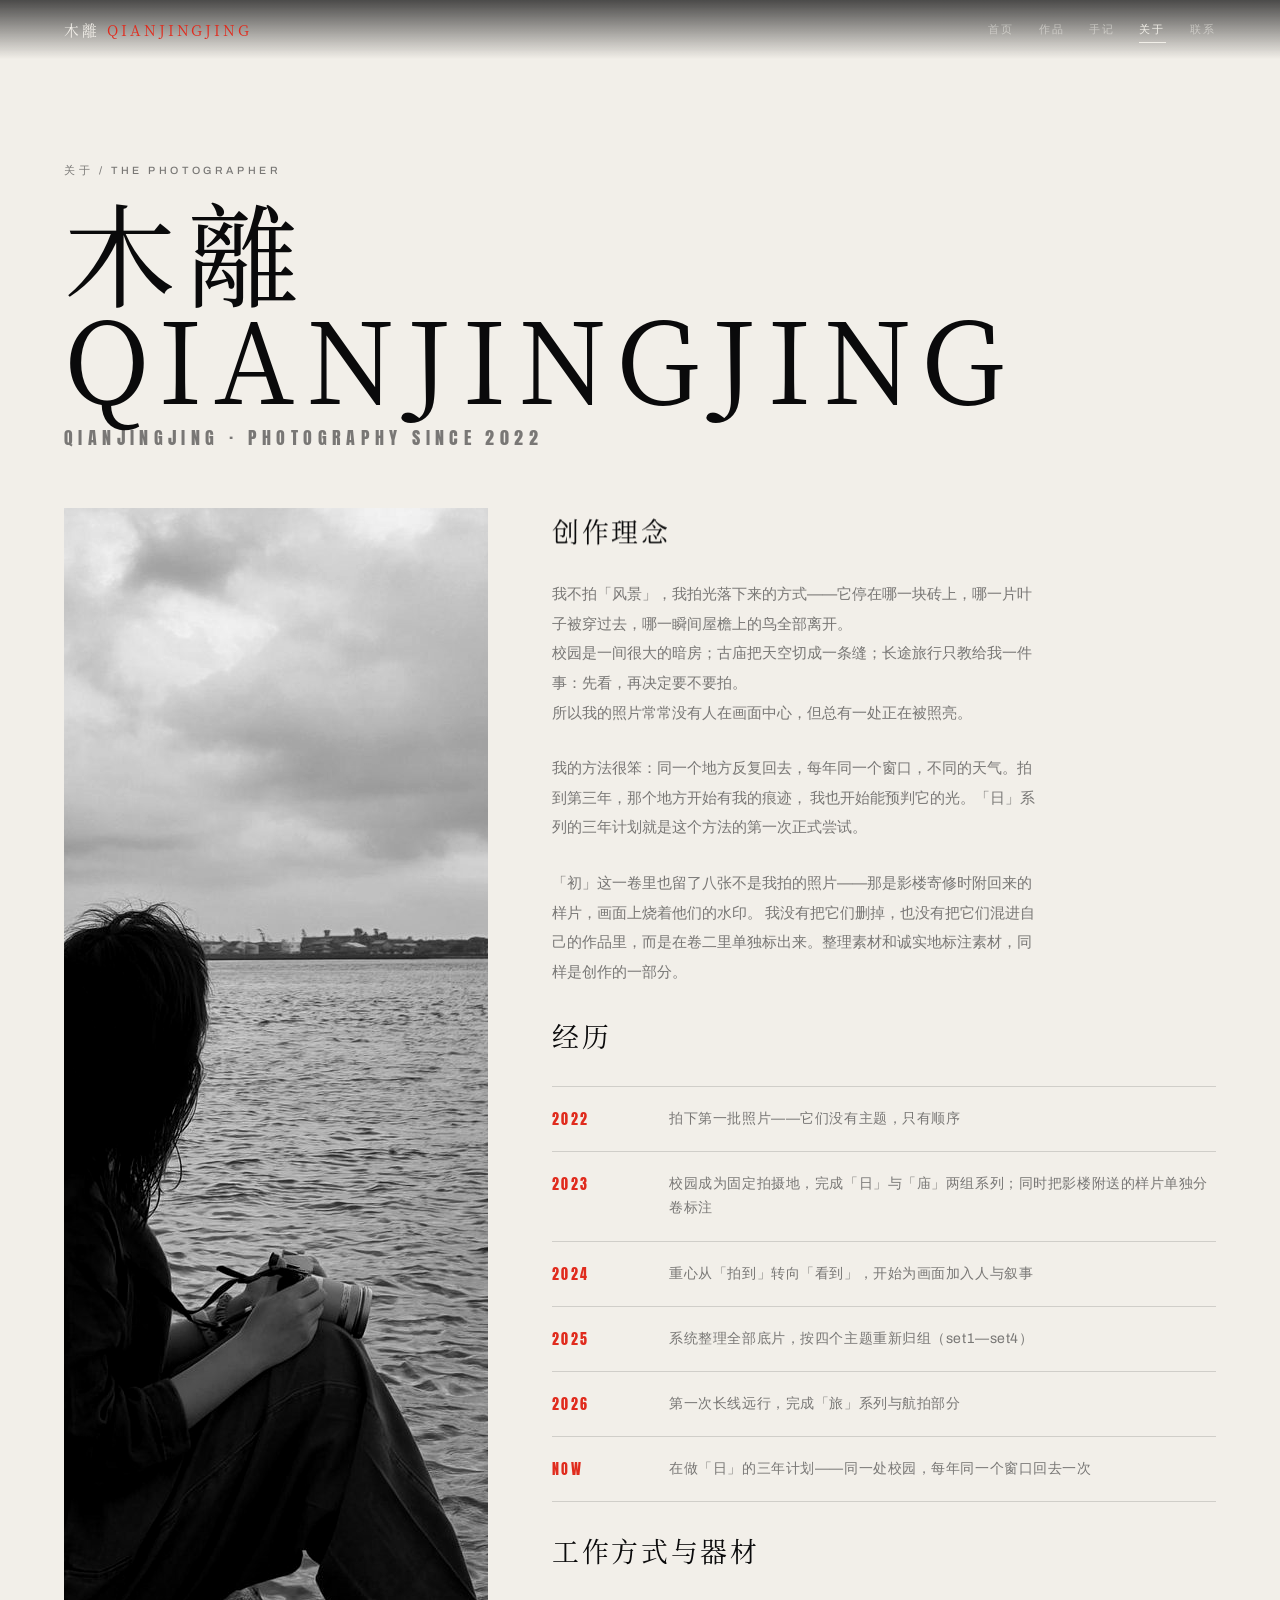
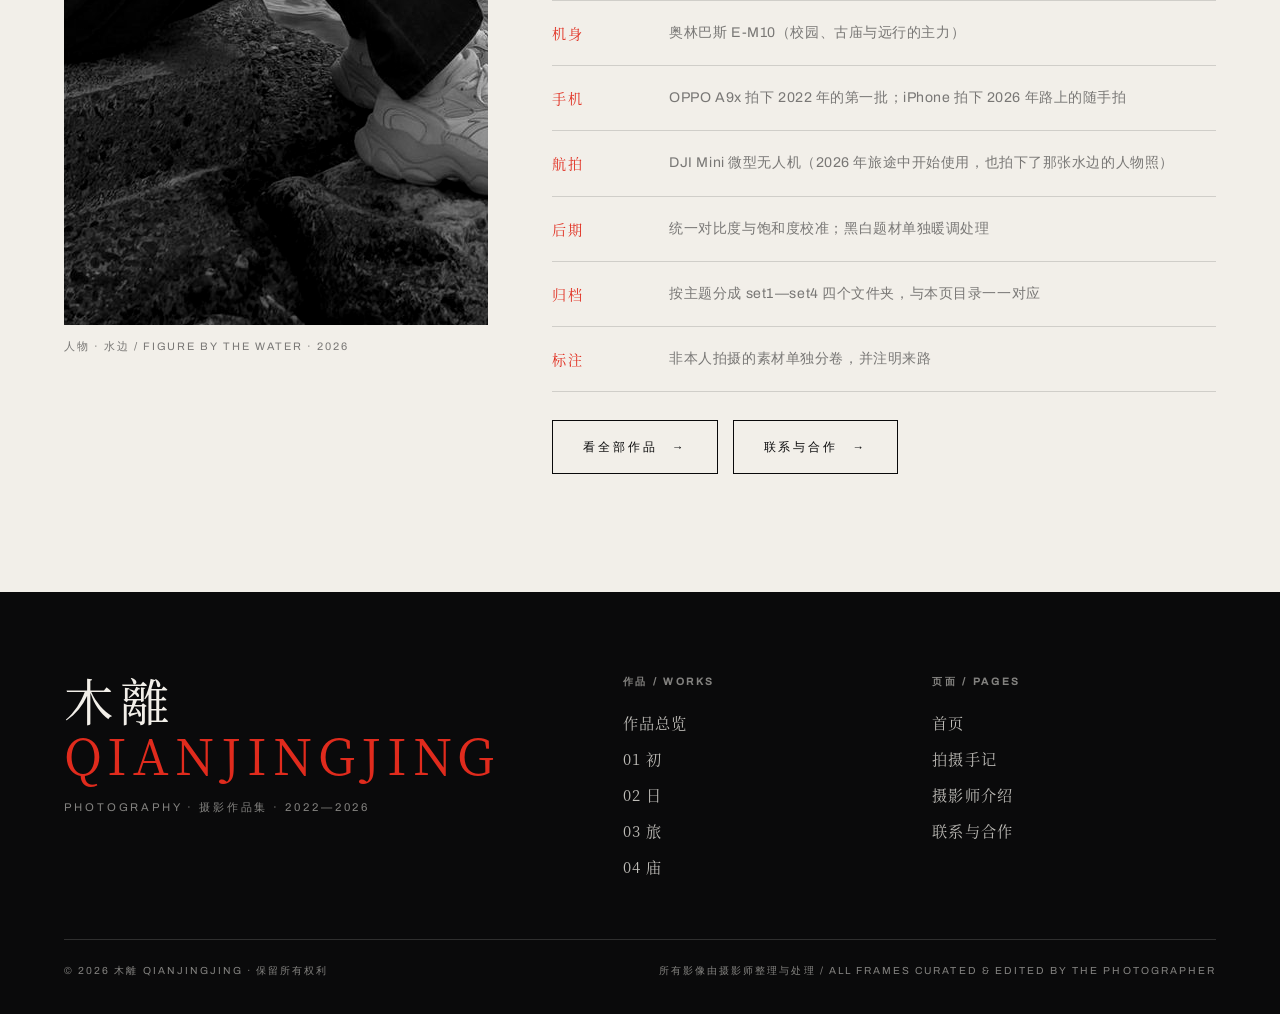
==== commit b4e05770: "初系列：纳入影楼样片并单独成卷（卷二） - set1 中 8 张 retouch_* 影楼样片纳入「初」系列，排在自摄六帧之后 - 自摄与样片之间加入分隔页（卷二 / PART TWO · 影楼样片）" ====
--- a/about.html
+++ b/about.html
@@ -48,10 +48,13 @@
         <p data-reveal="up">我的方法很笨：同一个地方反复回去，每年同一个窗口，不同的天气。拍到第三年，那个地方开始有我的痕迹，
         我也开始能预判它的光。「日」系列的三年计划就是这个方法的第一次正式尝试。</p>
 
+        <p data-reveal="up">「初」这一卷里也留了八张不是我拍的照片——那是影楼寄修时附回来的样片，画面上烧着他们的水印。
+        我没有把它们删掉，也没有把它们混进自己的作品里，而是在卷二里单独标出来。整理素材和诚实地标注素材，同样是创作的一部分。</p>
+
         <h3 data-reveal="up">经历</h3>
         <div class="cv" data-reveal="up">
           <div class="cv__row"><b>2022</b><span>拍下第一批照片——它们没有主题，只有顺序</span></div>
-          <div class="cv__row"><b>2023</b><span>校园成为固定拍摄地，完成「日」与「庙」两组系列，建立统一的校准流程</span></div>
+          <div class="cv__row"><b>2023</b><span>校园成为固定拍摄地，完成「日」与「庙」两组系列；同时把影楼附送的样片单独分卷标注</span></div>
           <div class="cv__row"><b>2024</b><span>重心从「拍到」转向「看到」，开始为画面加入人与叙事</span></div>
           <div class="cv__row"><b>2025</b><span>系统整理全部底片，按四个主题重新归组（set1—set4）</span></div>
           <div class="cv__row"><b>2026</b><span>第一次长线远行，完成「旅」系列与航拍部分</span></div>
@@ -65,6 +68,7 @@
           <div class="cv__row"><b>航拍</b><span>DJI Mini 微型无人机（2026 年旅途中开始使用，也拍下了那张水边的人物照）</span></div>
           <div class="cv__row"><b>后期</b><span>统一对比度与饱和度校准；黑白题材单独暖调处理</span></div>
           <div class="cv__row"><b>归档</b><span>按主题分成 set1—set4 四个文件夹，与本页目录一一对应</span></div>
+          <div class="cv__row"><b>标注</b><span>非本人拍摄的素材单独分卷，并注明来路</span></div>
         </div>
 
         <p data-reveal="up" style="margin-top:28px">
@@ -102,7 +106,7 @@
     </div>
     <div class="foot__bottom">
       <span>© <span data-year>2026</span> 木離 QIANJINGJING · 保留所有权利</span>
-      <span>所有影像由摄影师拍摄与处理 / All frames shot &amp; edited by the photographer</span>
+      <span>所有影像由摄影师整理与处理 / All frames curated &amp; edited by the photographer</span>
     </div>
   </div>
 </footer>
--- a/assets/css/site.css
+++ b/assets/css/site.css
@@ -467,6 +467,8 @@
   gap: 4px 14px;
   width: 100%;
   text-align: left;
+  text-decoration: none;
+  color: inherit;
   padding: clamp(16px, 2.6vh, 28px) 0;
   border-bottom: 1px solid var(--rule-ink);
   position: relative;
@@ -517,7 +519,7 @@
   position: relative;
   overflow: hidden;
   width: 100%;
-  height: min(70vh, 720px);
+  height: min(62vh, 640px);
   background: var(--ink-2);
 }
 .slot__img {
@@ -543,20 +545,41 @@
 }
 .cat__cap {
   display: grid;
-  grid-template-columns: minmax(0, 1fr) auto;
+  grid-template-columns: minmax(0, 1fr) auto auto;
   gap: 8px 20px;
+  align-items: baseline;
   padding-top: 16px;
   font-size: 0.74rem;
   letter-spacing: 0.06em;
   color: var(--dim-ink);
 }
 .cat__cap b { font-family: var(--serif); font-weight: 400; font-size: 0.95rem; letter-spacing: 0.1em; color: var(--ink); }
-.cat__cap span:last-child { font-family: var(--display); letter-spacing: 0.2em; }
+.cat__cap > span { font-family: var(--display); letter-spacing: 0.2em; }
+.cat__cap-link {
+  display: inline-flex;
+  align-items: baseline;
+  gap: 8px;
+  font-family: var(--sans);
+  font-size: 0.64rem;
+  letter-spacing: 0.22em;
+  text-transform: uppercase;
+  text-decoration: none;
+  color: var(--ink);
+  border-bottom: 1px solid currentColor;
+  padding-bottom: 3px;
+  white-space: nowrap;
+  transition: color 0.4s var(--ease);
+}
+.cat__cap-link i { font-style: normal; transition: transform 0.5s var(--ease); }
+.cat__cap-link:hover { color: var(--accent); }
+.cat__cap-link:hover i { transform: translateX(5px); }
 
 @media (max-width: 900px) {
   .cat { grid-template-columns: minmax(0, 1fr); }
   .cat__stage { position: static; }
   .slot { height: min(58vh, 480px); }
+  .cat__cap { grid-template-columns: minmax(0, 1fr) auto; }
+  .cat__cap-link { grid-column: 1 / -1; justify-self: start; margin-top: 4px; }
 }
 
 /* ---------- 10. Text interlude (breathing room) ---------- */
@@ -644,6 +667,12 @@
 /* ---------- 12. Plates (series pages) ---------- */
 .plate {
   margin-block: clamp(70px, 13vh, 170px);
+}
+/* a single photograph should sit on the page with air around it,
+   never run from edge to edge */
+.plate--full {
+  max-width: min(1160px, 78vw);
+  margin-inline: auto;
 }
 .plate__frame {
   position: relative;
@@ -676,6 +705,24 @@
 
 .duo { display: grid; grid-template-columns: repeat(2, minmax(0, 1fr)); gap: clamp(16px, 2.4vw, 34px); }
 @media (max-width: 760px) { .duo { grid-template-columns: minmax(0, 1fr); } }
+
+/* a divider that marks where a series changes character */
+.split { max-width: 74ch; }
+.split__title {
+  font-family: var(--serif);
+  font-weight: 400;
+  font-size: clamp(1.8rem, 5vw, 3.4rem);
+  letter-spacing: 0.12em;
+  margin: 12px 0 20px;
+}
+.split::before {
+  content: "";
+  display: block;
+  width: 100%;
+  height: 1px;
+  background: var(--rule);
+  margin-bottom: clamp(22px, 3vh, 40px);
+}
 
 .quote {
   font-family: var(--serif);
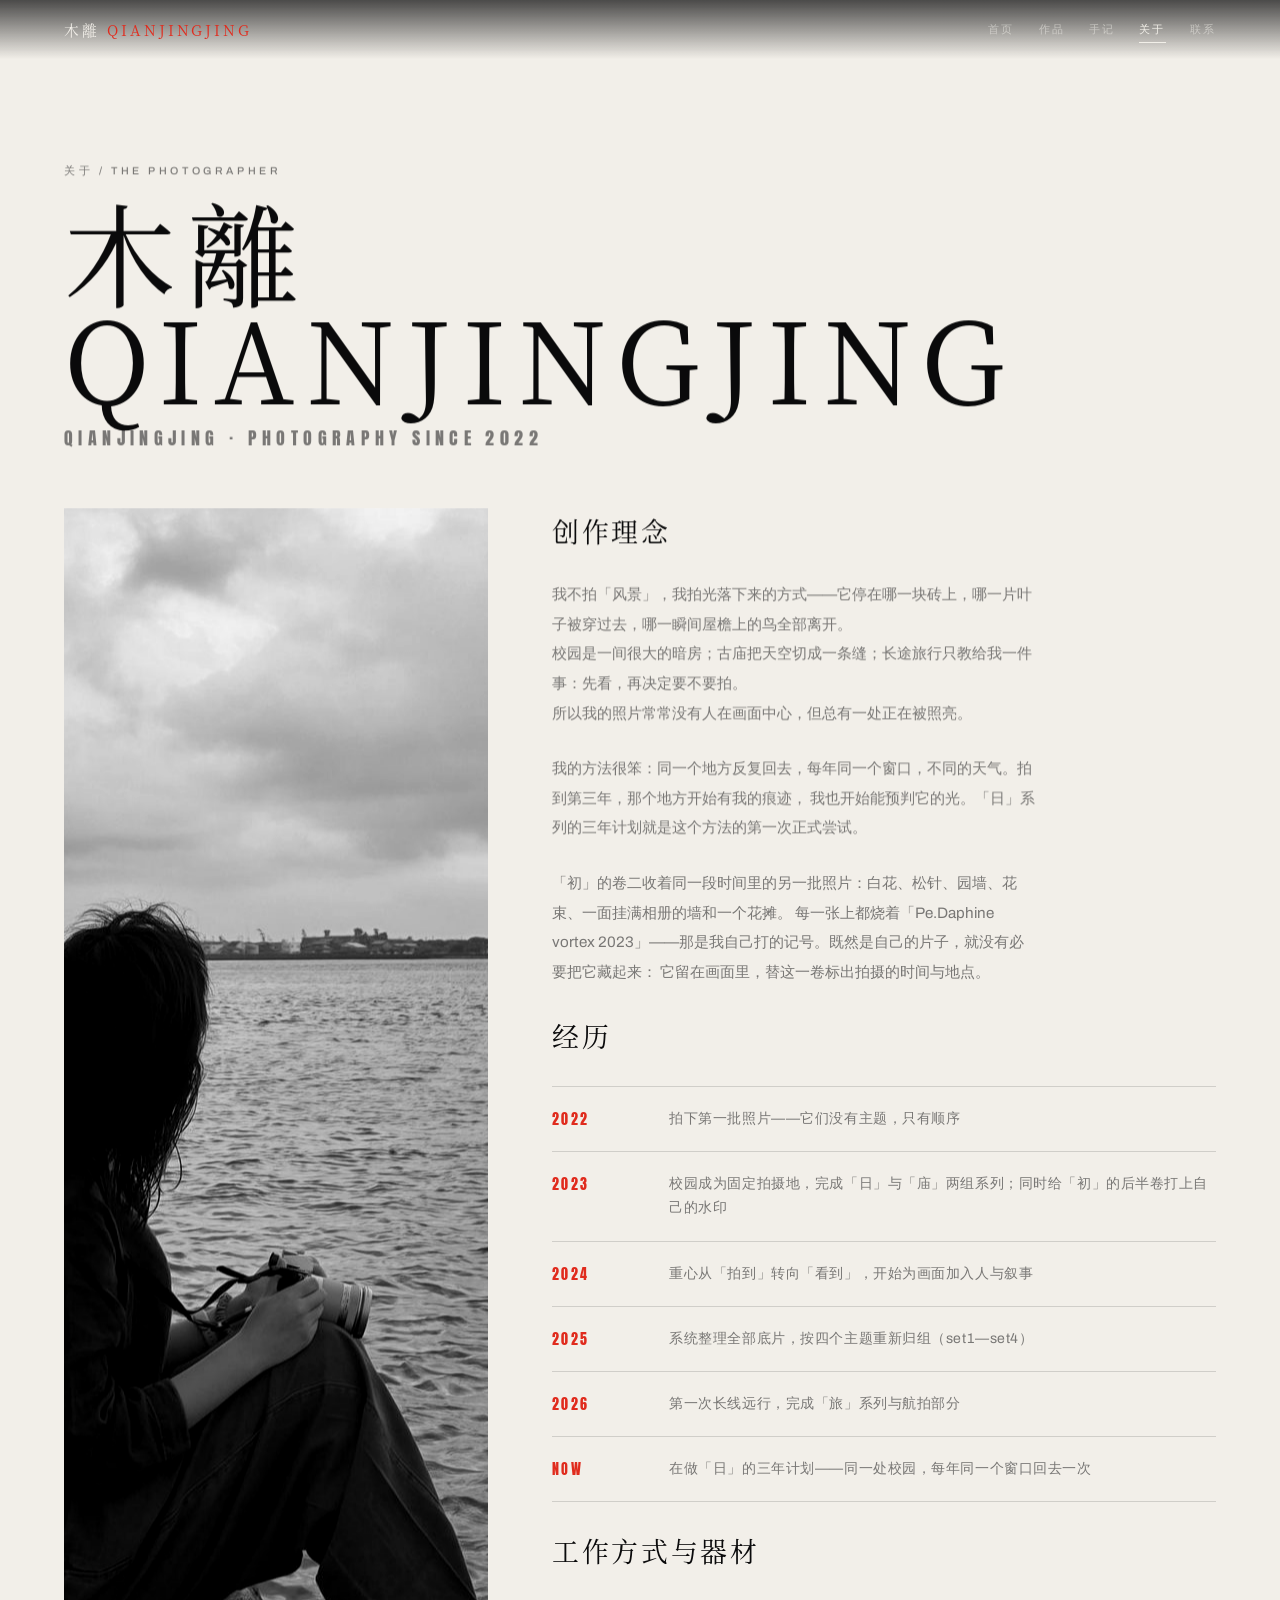
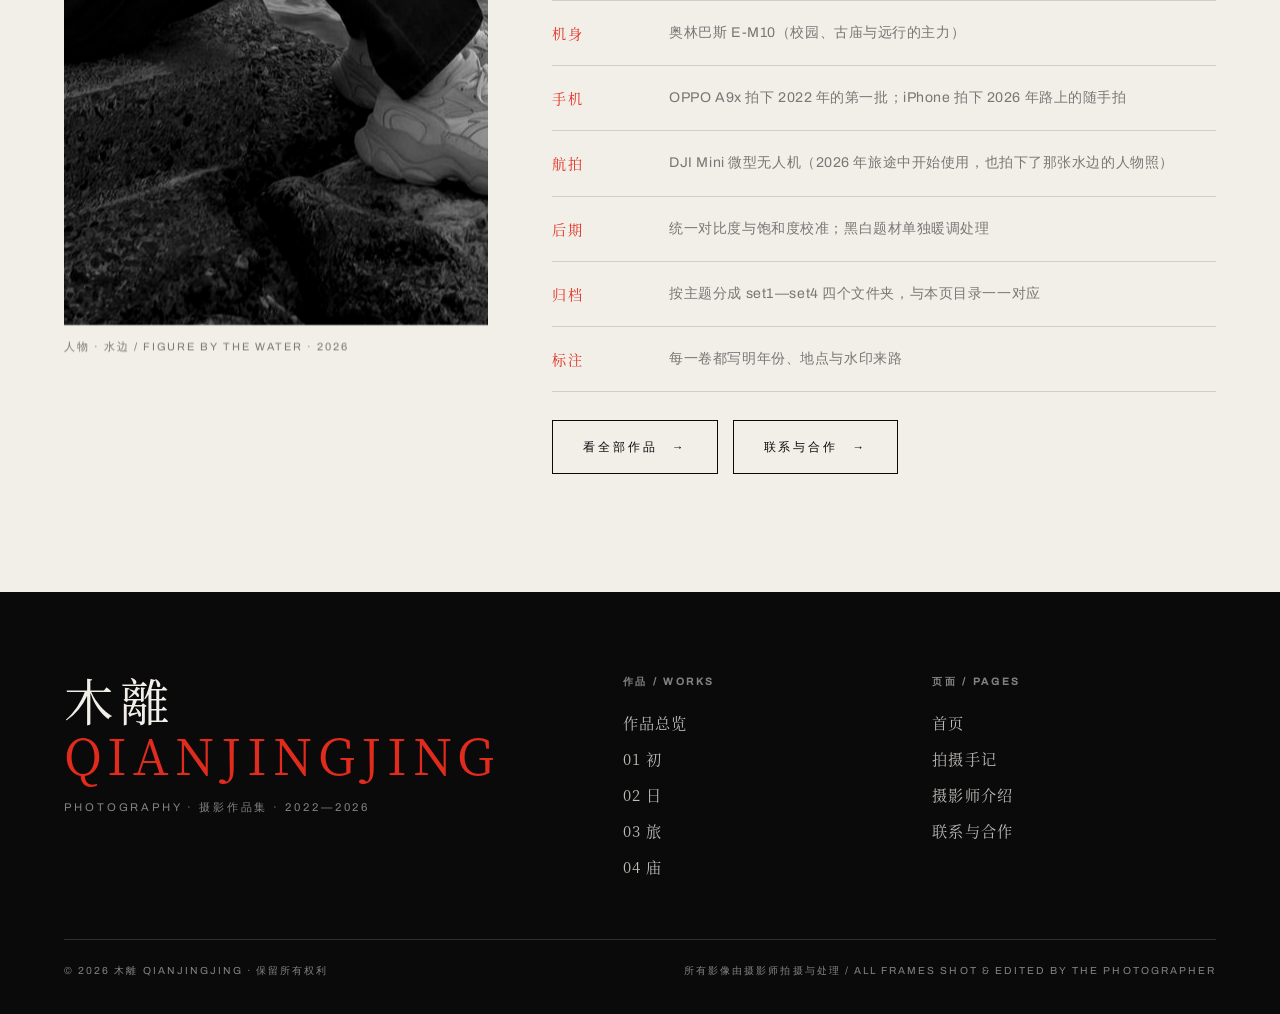
==== commit f09cc43e: "文案与版面：卷二改为摄影师自摄并标明自打水印，图版进一步收窄 - 「初」卷二由「影楼样片」改为「花与影」，写明这八帧同样出自摄影师之手，   画面上的 Pe.Daphine vortex 2023 是" ====
--- a/about.html
+++ b/about.html
@@ -48,13 +48,14 @@
         <p data-reveal="up">我的方法很笨：同一个地方反复回去，每年同一个窗口，不同的天气。拍到第三年，那个地方开始有我的痕迹，
         我也开始能预判它的光。「日」系列的三年计划就是这个方法的第一次正式尝试。</p>
 
-        <p data-reveal="up">「初」这一卷里也留了八张不是我拍的照片——那是影楼寄修时附回来的样片，画面上烧着他们的水印。
-        我没有把它们删掉，也没有把它们混进自己的作品里，而是在卷二里单独标出来。整理素材和诚实地标注素材，同样是创作的一部分。</p>
+        <p data-reveal="up">「初」的卷二收着同一段时间里的另一批照片：白花、松针、园墙、花束、一面挂满相册的墙和一个花摊。
+        每一张上都烧着「Pe.Daphine vortex 2023」——那是我自己打的记号。既然是自己的片子，就没有必要把它藏起来：
+        它留在画面里，替这一卷标出拍摄的时间与地点。</p>
 
         <h3 data-reveal="up">经历</h3>
         <div class="cv" data-reveal="up">
           <div class="cv__row"><b>2022</b><span>拍下第一批照片——它们没有主题，只有顺序</span></div>
-          <div class="cv__row"><b>2023</b><span>校园成为固定拍摄地，完成「日」与「庙」两组系列；同时把影楼附送的样片单独分卷标注</span></div>
+          <div class="cv__row"><b>2023</b><span>校园成为固定拍摄地，完成「日」与「庙」两组系列；同时给「初」的后半卷打上自己的水印</span></div>
           <div class="cv__row"><b>2024</b><span>重心从「拍到」转向「看到」，开始为画面加入人与叙事</span></div>
           <div class="cv__row"><b>2025</b><span>系统整理全部底片，按四个主题重新归组（set1—set4）</span></div>
           <div class="cv__row"><b>2026</b><span>第一次长线远行，完成「旅」系列与航拍部分</span></div>
@@ -68,7 +69,7 @@
           <div class="cv__row"><b>航拍</b><span>DJI Mini 微型无人机（2026 年旅途中开始使用，也拍下了那张水边的人物照）</span></div>
           <div class="cv__row"><b>后期</b><span>统一对比度与饱和度校准；黑白题材单独暖调处理</span></div>
           <div class="cv__row"><b>归档</b><span>按主题分成 set1—set4 四个文件夹，与本页目录一一对应</span></div>
-          <div class="cv__row"><b>标注</b><span>非本人拍摄的素材单独分卷，并注明来路</span></div>
+          <div class="cv__row"><b>标注</b><span>每一卷都写明年份、地点与水印来路</span></div>
         </div>
 
         <p data-reveal="up" style="margin-top:28px">
@@ -106,7 +107,7 @@
     </div>
     <div class="foot__bottom">
       <span>© <span data-year>2026</span> 木離 QIANJINGJING · 保留所有权利</span>
-      <span>所有影像由摄影师整理与处理 / All frames curated &amp; edited by the photographer</span>
+      <span>所有影像由摄影师拍摄与处理 / All frames shot &amp; edited by the photographer</span>
     </div>
   </div>
 </footer>
--- a/assets/css/site.css
+++ b/assets/css/site.css
@@ -519,7 +519,7 @@
   position: relative;
   overflow: hidden;
   width: 100%;
-  height: min(62vh, 640px);
+  height: min(54vh, 560px);
   background: var(--ink-2);
 }
 .slot__img {
@@ -671,8 +671,20 @@
 /* a single photograph should sit on the page with air around it,
    never run from edge to edge */
 .plate--full {
-  max-width: min(1160px, 78vw);
+  max-width: min(1040px, 70vw);
   margin-inline: auto;
+}
+/* a portrait frame has to be narrower than a landscape one, otherwise
+   its height alone runs past the screen and the photo stops feeling
+   like a photograph on a page */
+.plate--full.plate--tall {
+  max-width: min(660px, 46vw);
+}
+/* on a phone the page is already narrow: keep the margin, but let the
+   photograph own most of the width so it does not read as a thumbnail */
+@media (max-width: 760px) {
+  .plate--full { max-width: min(1040px, 86vw); }
+  .plate--full.plate--tall { max-width: min(660px, 74vw); }
 }
 .plate__frame {
   position: relative;
